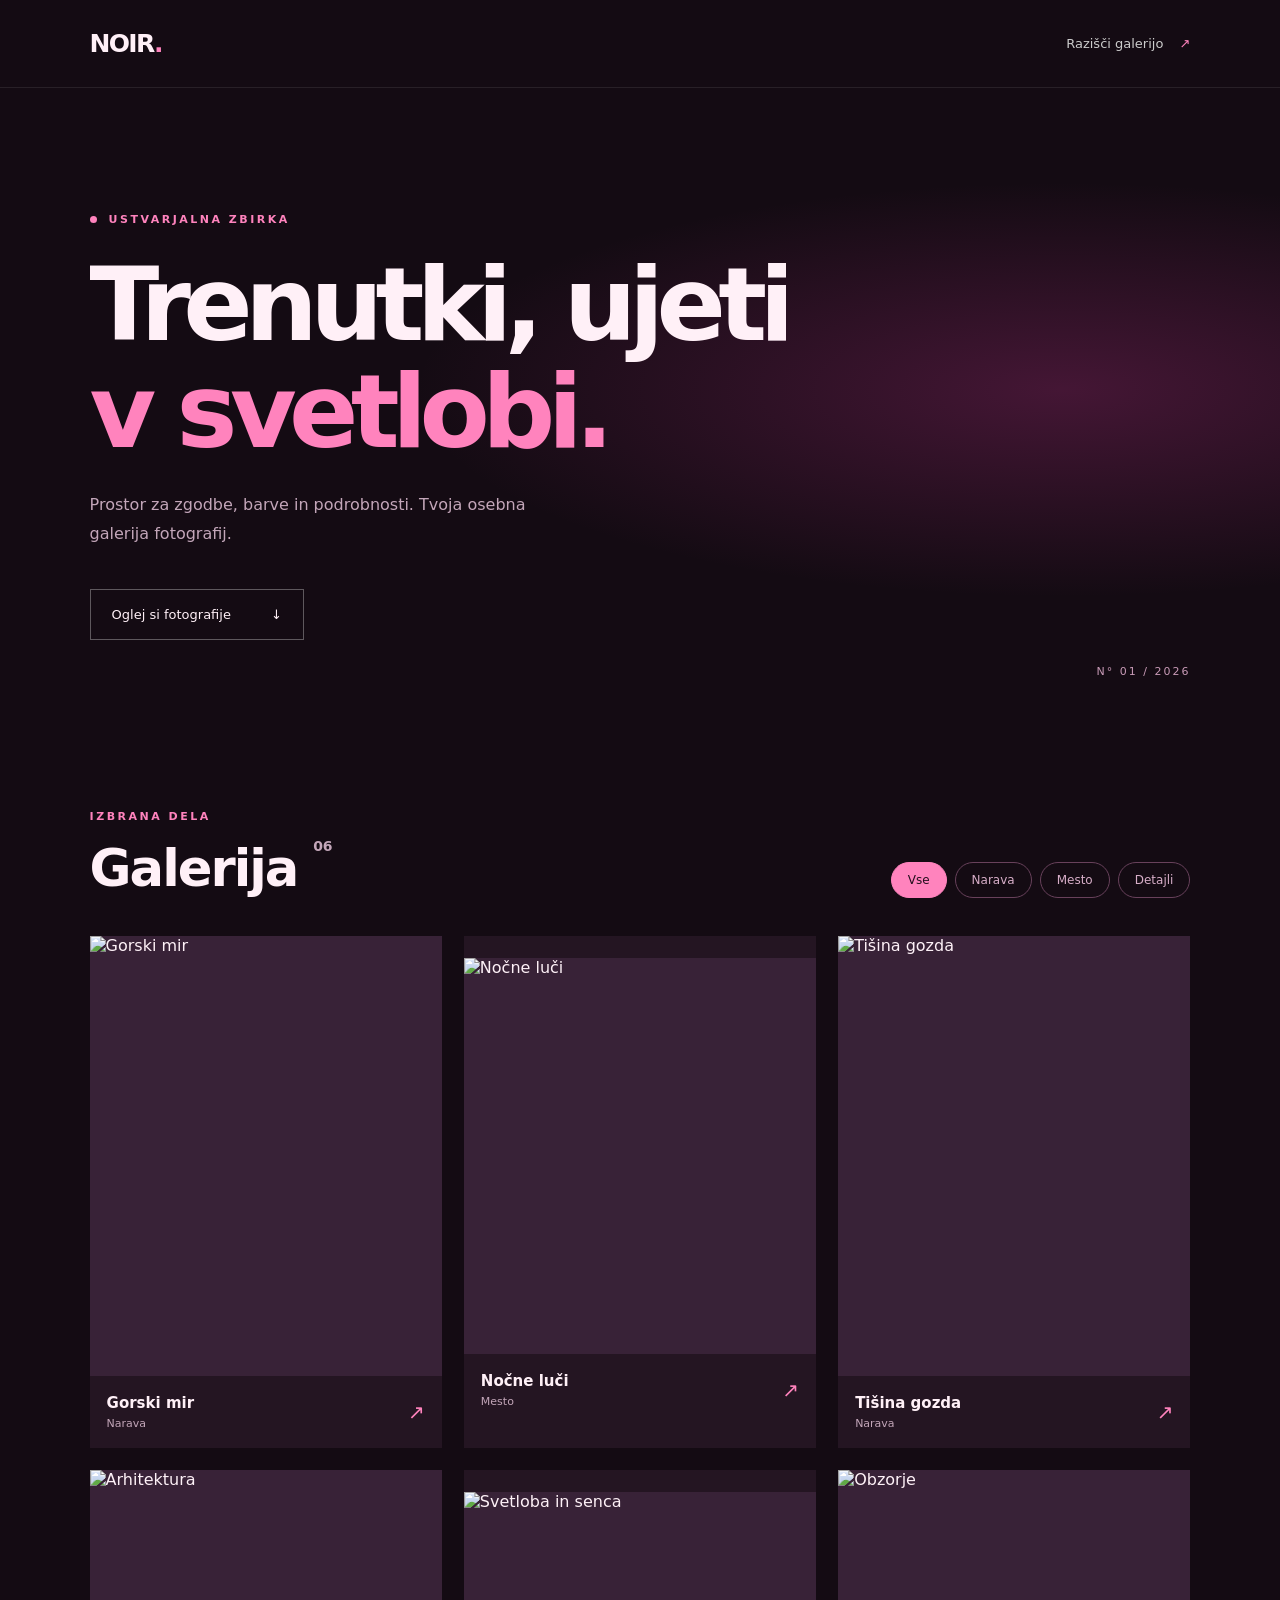
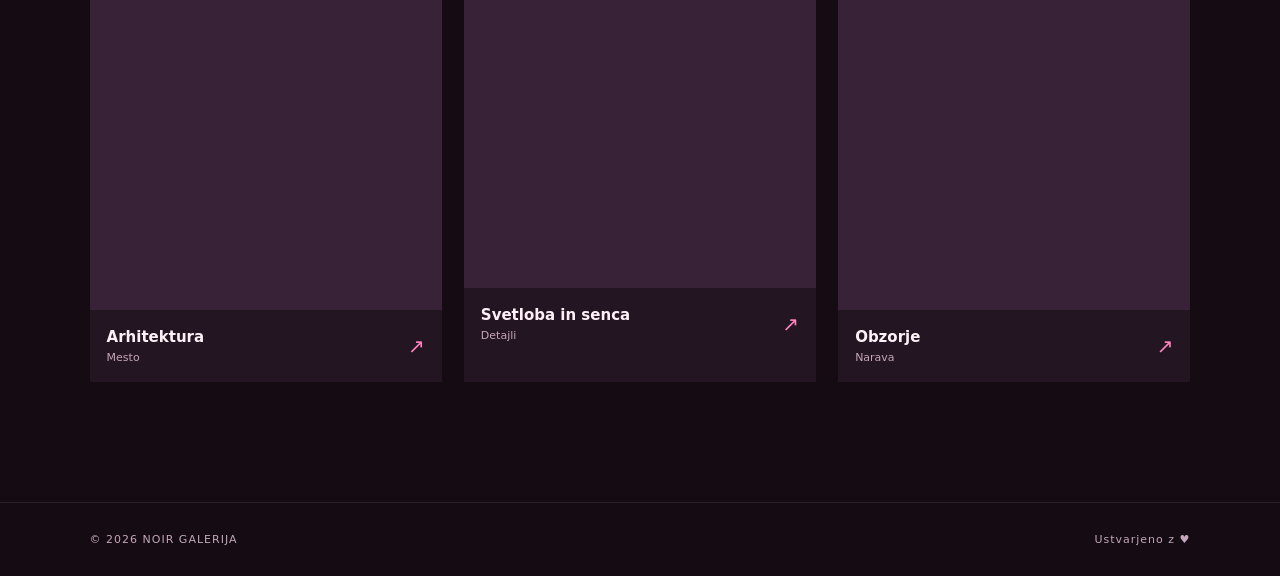
==== index.html @ 07292d25 "Add files via upload" ====
<!doctype html>
<html lang="sl">
<head>
  <meta charset="UTF-8" />
  <meta name="viewport" content="width=device-width, initial-scale=1" />
  <meta name="theme-color" content="#140b13" />
  <meta name="description" content="Moderna fotografska galerija v roza odtenkih." />
  <title>NOIR — Galerija</title>
  <link rel="stylesheet" href="style.css" />
  <script src="script.js" defer></script>
</head>
<body>
  <header class="site-header"><a class="logo" href="#vrh">NOIR<span>.</span></a><a class="header-link" href="#galerija">Razišči galerijo <span aria-hidden="true">↗</span></a></header>
  <main id="vrh">
    <section class="hero"><div class="eyebrow"><span class="dot"></span> USTVARJALNA ZBIRKA</div><h1>Trenutki, ujeti<br><em>v svetlobi.</em></h1><p>Prostor za zgodbe, barve in podrobnosti. Tvoja osebna galerija fotografij.</p><a class="cta" href="#galerija">Oglej si fotografije <span aria-hidden="true">↓</span></a><div class="hero-decoration" aria-hidden="true">N° 01 / 2026</div></section>
    <section class="gallery-section" id="galerija" aria-labelledby="gallery-title"><div class="section-top"><div><div class="eyebrow">IZBRANA DELA</div><h2 id="gallery-title">Galerija <span id="photo-count">06</span></h2></div><div class="filters" role="group" aria-label="Filtriraj fotografije"><button class="filter active" data-filter="vse" aria-pressed="true">Vse</button><button class="filter" data-filter="narava" aria-pressed="false">Narava</button><button class="filter" data-filter="mesto" aria-pressed="false">Mesto</button><button class="filter" data-filter="detajli" aria-pressed="false">Detajli</button></div></div><div class="gallery-grid" id="gallery-grid"></div></section>
  </main>
  <footer><span>© <span id="year"></span> NOIR GALERIJA</span><span>Ustvarjeno z ♥</span></footer>
  <dialog id="lightbox" aria-label="Povečana fotografija"><button id="close-lightbox" class="close-lightbox" aria-label="Zapri fotografijo">×</button><img id="lightbox-image" alt="" /><p id="lightbox-caption"></p></dialog>
</body>
</html>
---- style.css ----
:root{color-scheme:dark;--bg:#140b13;--surface:#241522;--text:#fff0f7;--muted:#c3a6b9;--accent:#ff83bd}*{box-sizing:border-box}html{scroll-behavior:smooth}body{margin:0;background:var(--bg);color:var(--text);font-family:Inter,ui-sans-serif,system-ui,-apple-system,Segoe UI,sans-serif}a{color:inherit;text-decoration:none}button{font:inherit}.site-header{height:88px;display:flex;justify-content:space-between;align-items:center;padding:0 clamp(24px,7vw,110px);border-bottom:1px solid #ffffff16}.logo{font-size:25px;font-weight:850;letter-spacing:-1.7px}.logo span{color:var(--accent)}.header-link{font-size:13px;color:#ccc}.header-link span{margin-left:12px;color:var(--accent)}.hero{min-height:610px;padding:125px clamp(24px,7vw,110px) 90px;position:relative;overflow:hidden;background:radial-gradient(ellipse at 83% 47%,#a52c7855,transparent 43%)}.eyebrow{font-size:11px;font-weight:750;letter-spacing:2.5px;color:var(--accent);display:flex;align-items:center;gap:12px}.dot{width:7px;height:7px;background:var(--accent);border-radius:50%}.hero h1{font-size:clamp(52px,8vw,115px);letter-spacing:-.075em;line-height:1.04;margin:26px 0}.hero h1 em{font-style:normal;color:var(--accent)}.hero p{max-width:440px;color:var(--muted);font-size:16px;line-height:1.8}.cta{display:inline-flex;align-items:center;gap:40px;margin-top:24px;border:1px solid #ffffff50;padding:17px 21px;font-size:13px;transition:.25s}.cta:hover{background:var(--accent);color:#230f1d;border-color:var(--accent)}.hero-decoration{position:absolute;right:7vw;bottom:52px;color:#c89ab6;font-size:11px;letter-spacing:2px}.gallery-section{padding:80px clamp(24px,7vw,110px) 120px}.section-top{display:flex;justify-content:space-between;align-items:end;gap:25px;margin-bottom:38px}.section-top h2{font-size:clamp(32px,4vw,52px);letter-spacing:-2px;margin:15px 0 0}.section-top h2 span{font-size:14px;vertical-align:top;color:var(--muted);letter-spacing:0}.filters{display:flex;flex-wrap:wrap;gap:8px}.filter{background:transparent;border:1px solid #68415b;color:#d7aec8;padding:10px 16px;border-radius:30px;cursor:pointer;font-size:12px}.filter:hover,.filter.active{color:#230f1d;background:var(--accent);border-color:var(--accent)}.gallery-grid{display:grid;grid-template-columns:repeat(3,minmax(0,1fr));gap:22px}.photo-card{border:0;background:var(--surface);color:inherit;text-align:left;padding:0;cursor:pointer;overflow:hidden}.photo-frame{aspect-ratio:4/5;overflow:hidden;background:#382237}.photo-card:nth-child(3n+2) .photo-frame{aspect-ratio:4/4.5}.photo-frame img{display:block;width:100%;height:100%;object-fit:cover;transition:transform .55s ease,filter .55s ease;filter:saturate(.85)}.photo-card:hover img{transform:scale(1.06);filter:saturate(1.1)}.photo-info{display:flex;justify-content:space-between;align-items:center;padding:18px 17px}.photo-title{font-size:15px;font-weight:600}.photo-category{font-size:11px;color:var(--muted);margin-top:5px}.photo-arrow{color:var(--accent);font-size:20px}footer{padding:30px clamp(24px,7vw,110px);border-top:1px solid #ffffff18;display:flex;justify-content:space-between;gap:15px;color:var(--muted);font-size:11px;letter-spacing:1px}dialog{border:0;background:#241522;color:white;max-width:min(92vw,1050px);max-height:94vh;padding:16px;box-shadow:0 20px 90px #000c}dialog::backdrop{background:#000d;backdrop-filter:blur(10px)}dialog img{display:block;max-width:100%;max-height:78vh;margin:auto;object-fit:contain}dialog p{text-align:center;color:#bbb;font-size:13px}.close-lightbox{position:absolute;right:20px;top:20px;border:0;border-radius:50%;background:#241522dd;color:white;width:42px;height:42px;font-size:30px;cursor:pointer}@media(max-width:800px){.gallery-grid{grid-template-columns:repeat(2,minmax(0,1fr))}.section-top{align-items:start;flex-direction:column}.hero{min-height:530px;padding-top:95px}}@media(max-width:520px){.site-header{height:70px}.hero{min-height:500px;padding-top:85px}.gallery-grid{grid-template-columns:1fr}.photo-frame,.photo-card:nth-child(3n+2) .photo-frame{aspect-ratio:4/3}.gallery-section{padding-top:55px}.header-link{font-size:11px}footer{font-size:9px}}@media(prefers-reduced-motion:reduce){html{scroll-behavior:auto}*,*::before,*::after{transition:none!important}}
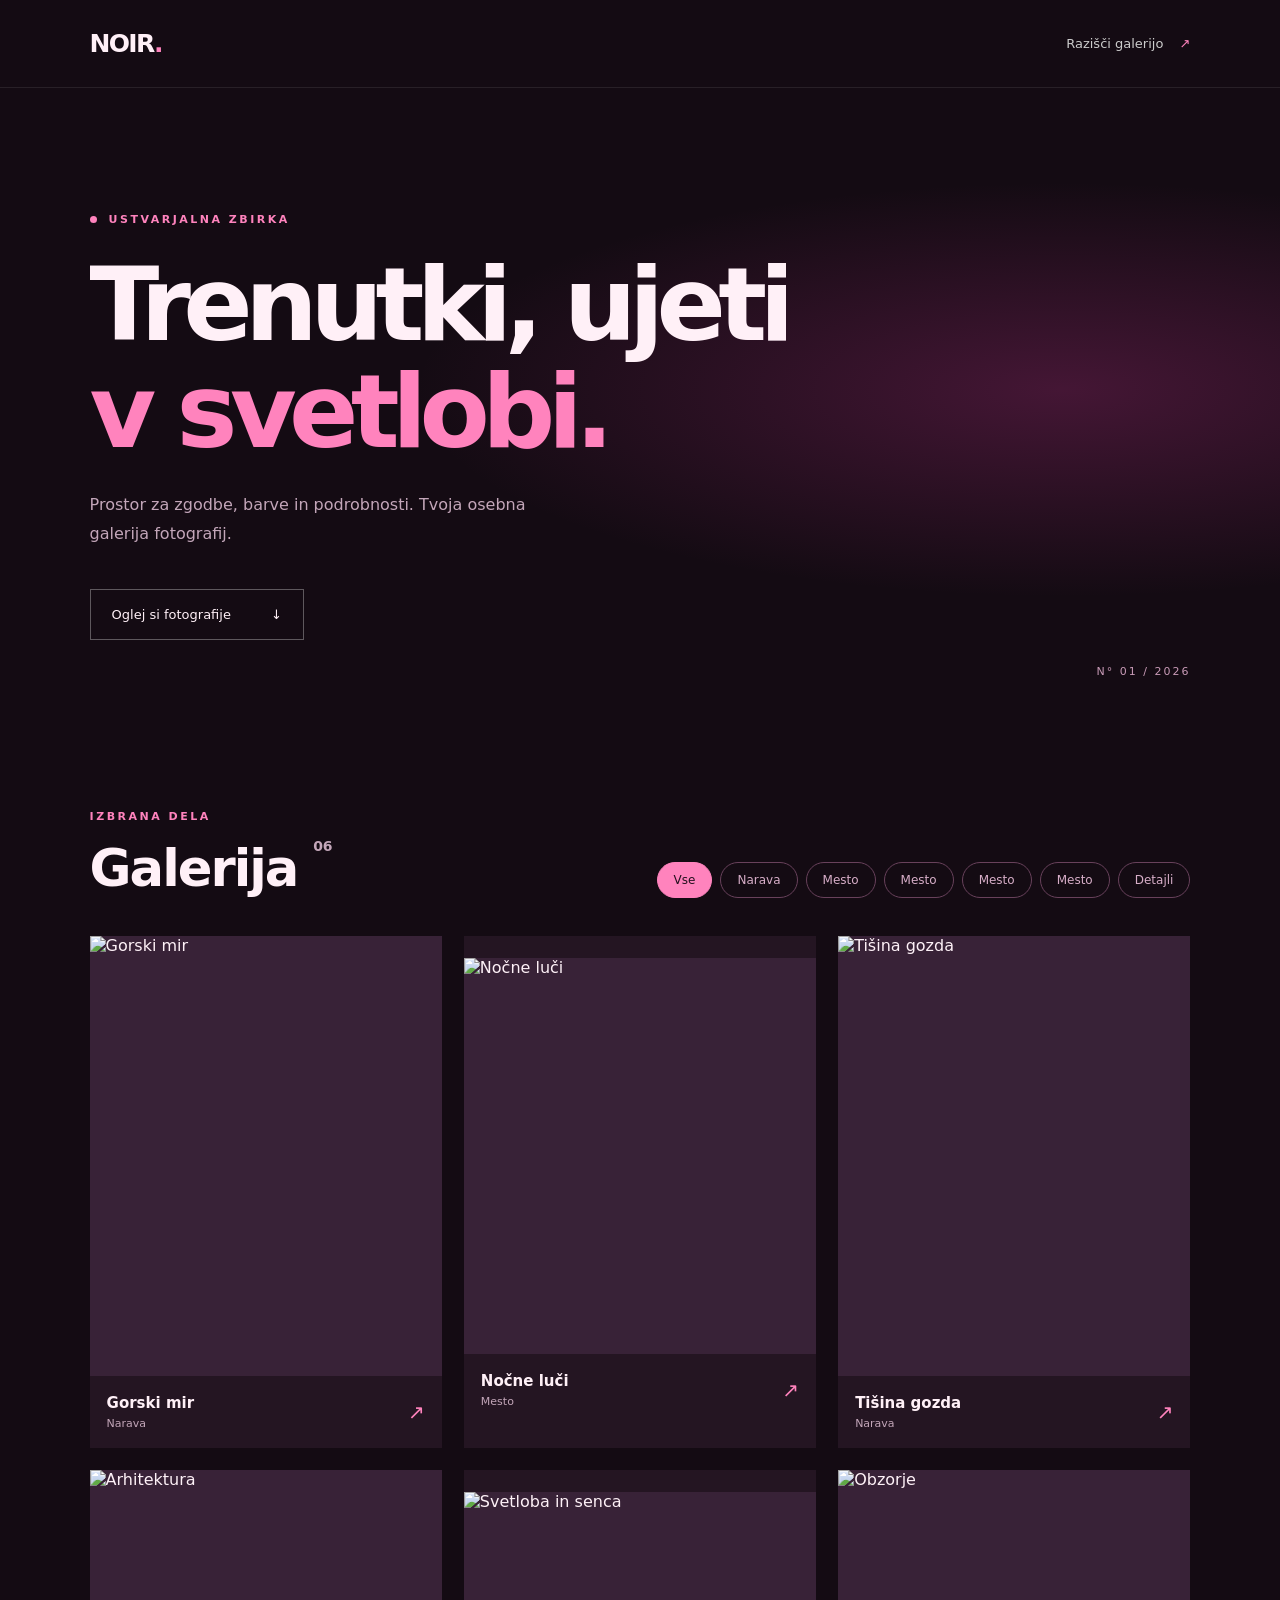
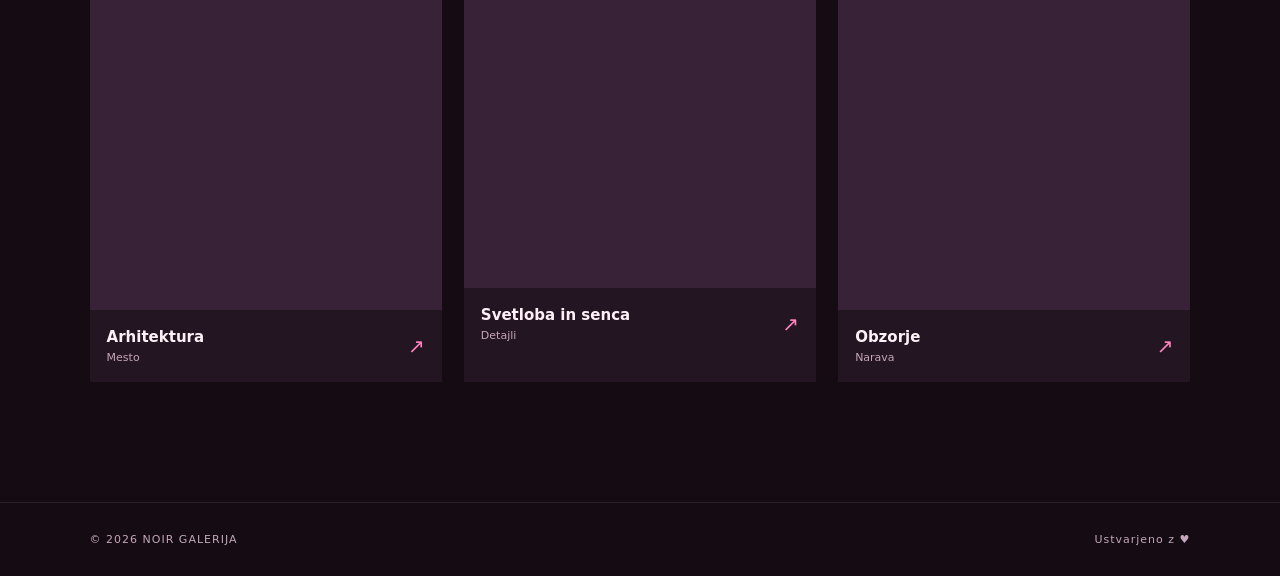
==== commit 644155c1: "Update index.html" ====
--- a/index.html
+++ b/index.html
@@ -13,7 +13,7 @@
   <header class="site-header"><a class="logo" href="#vrh">NOIR<span>.</span></a><a class="header-link" href="#galerija">Razišči galerijo <span aria-hidden="true">↗</span></a></header>
   <main id="vrh">
     <section class="hero"><div class="eyebrow"><span class="dot"></span> USTVARJALNA ZBIRKA</div><h1>Trenutki, ujeti<br><em>v svetlobi.</em></h1><p>Prostor za zgodbe, barve in podrobnosti. Tvoja osebna galerija fotografij.</p><a class="cta" href="#galerija">Oglej si fotografije <span aria-hidden="true">↓</span></a><div class="hero-decoration" aria-hidden="true">N° 01 / 2026</div></section>
-    <section class="gallery-section" id="galerija" aria-labelledby="gallery-title"><div class="section-top"><div><div class="eyebrow">IZBRANA DELA</div><h2 id="gallery-title">Galerija <span id="photo-count">06</span></h2></div><div class="filters" role="group" aria-label="Filtriraj fotografije"><button class="filter active" data-filter="vse" aria-pressed="true">Vse</button><button class="filter" data-filter="narava" aria-pressed="false">Narava</button><button class="filter" data-filter="mesto" aria-pressed="false">Mesto</button><button class="filter" data-filter="detajli" aria-pressed="false">Detajli</button></div></div><div class="gallery-grid" id="gallery-grid"></div></section>
+    <section class="gallery-section" id="galerija" aria-labelledby="gallery-title"><div class="section-top"><div><div class="eyebrow">IZBRANA DELA</div><h2 id="gallery-title">Galerija <span id="photo-count">06</span></h2></div><div class="filters" role="group" aria-label="Filtriraj fotografije"><button class="filter active" data-filter="vse" aria-pressed="true">Vse</button><button class="filter" data-filter="narava" aria-pressed="false">Narava</button><button class="filter" data-filter="mesto" aria-pressed="false">Mesto</button><button class="filter" data-filter="detajli" aria-pressed="false">Mesto</button><button class="filter" data-filter="detajli" aria-pressed="false">Mesto</button><button class="filter" data-filter="detajli" aria-pressed="false">Mesto</button><button class="filter" data-filter="detajli" aria-pressed="false">Detajli</button></div></div><div class="gallery-grid" id="gallery-grid"></div></section>
   </main>
   <footer><span>© <span id="year"></span> NOIR GALERIJA</span><span>Ustvarjeno z ♥</span></footer>
   <dialog id="lightbox" aria-label="Povečana fotografija"><button id="close-lightbox" class="close-lightbox" aria-label="Zapri fotografijo">×</button><img id="lightbox-image" alt="" /><p id="lightbox-caption"></p></dialog>
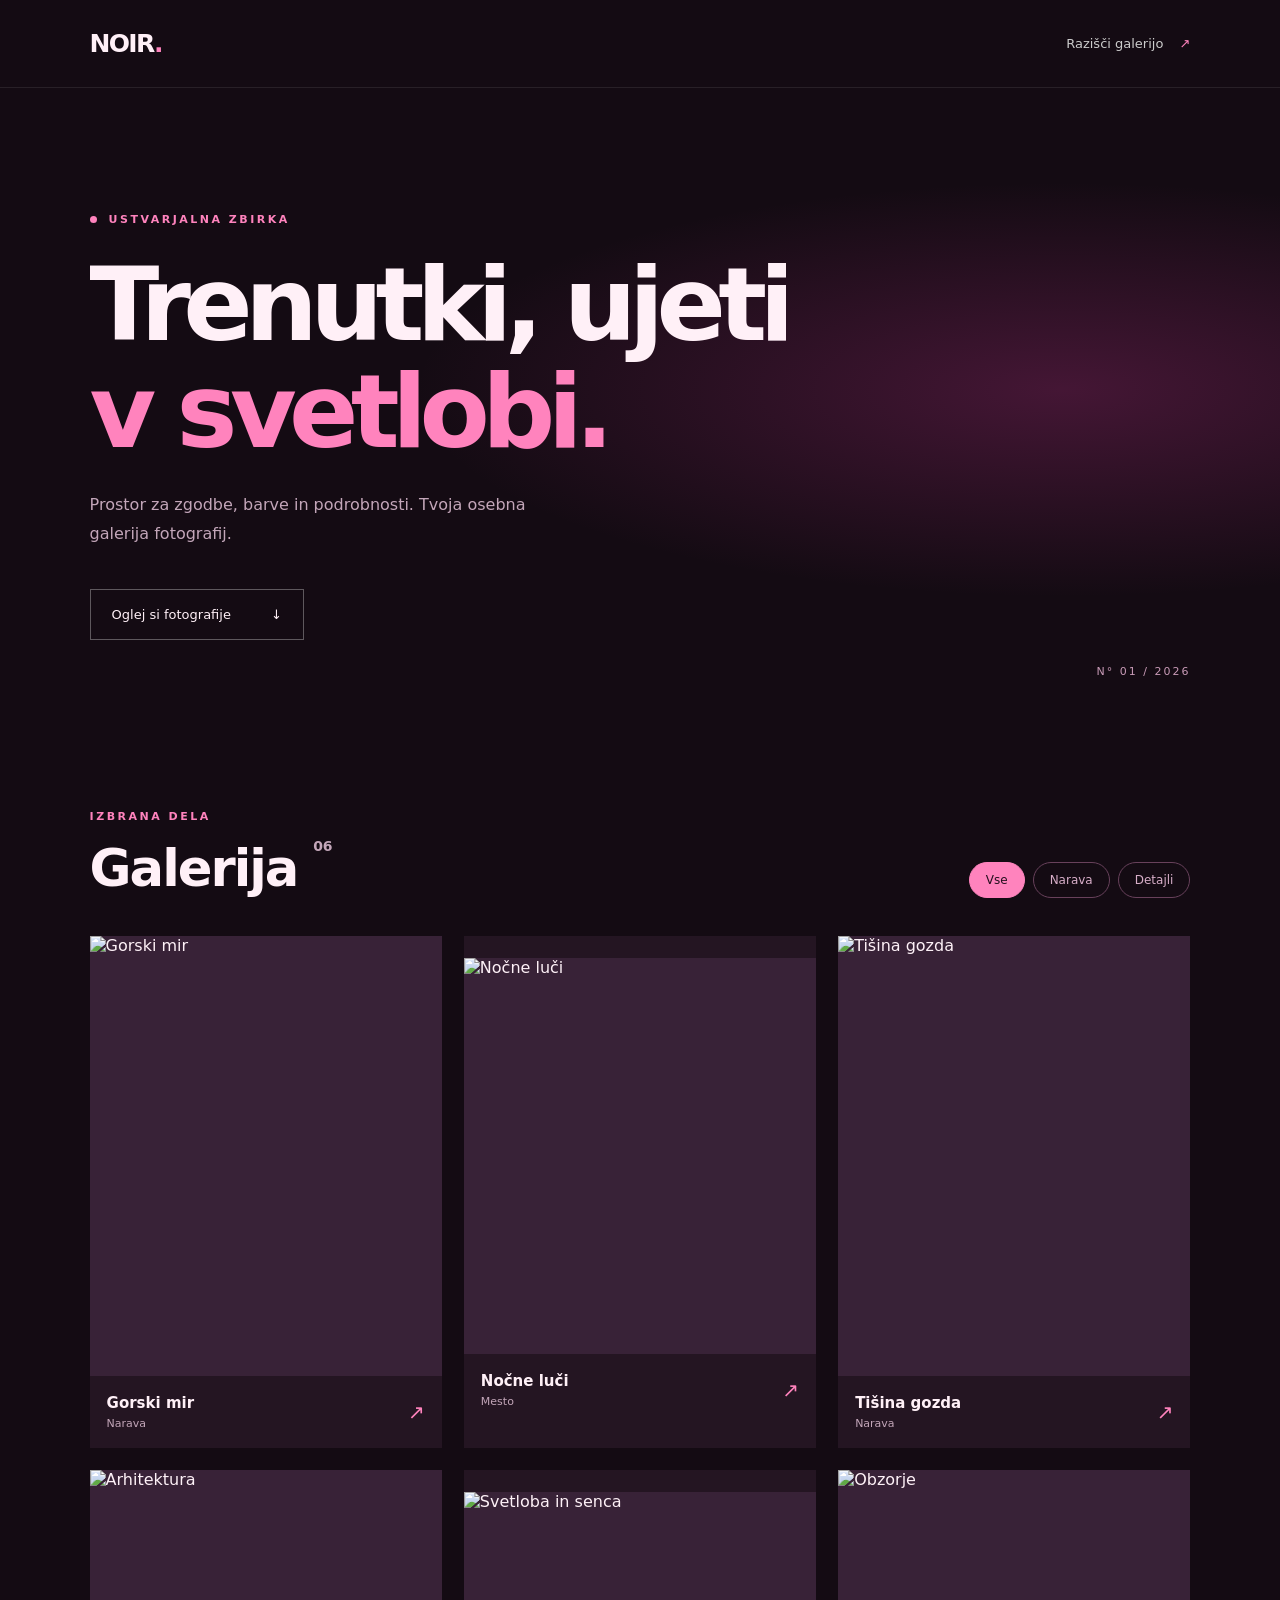
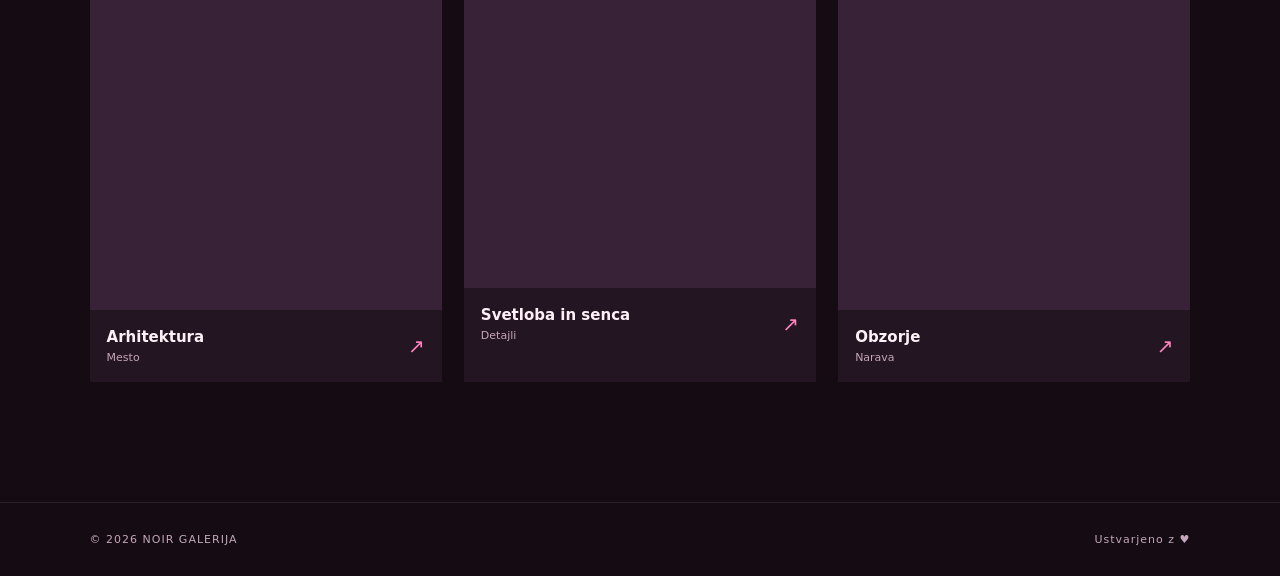
==== commit 61f9d41b: "Update index.html" ====
--- a/index.html
+++ b/index.html
@@ -13,7 +13,7 @@
   <header class="site-header"><a class="logo" href="#vrh">NOIR<span>.</span></a><a class="header-link" href="#galerija">Razišči galerijo <span aria-hidden="true">↗</span></a></header>
   <main id="vrh">
     <section class="hero"><div class="eyebrow"><span class="dot"></span> USTVARJALNA ZBIRKA</div><h1>Trenutki, ujeti<br><em>v svetlobi.</em></h1><p>Prostor za zgodbe, barve in podrobnosti. Tvoja osebna galerija fotografij.</p><a class="cta" href="#galerija">Oglej si fotografije <span aria-hidden="true">↓</span></a><div class="hero-decoration" aria-hidden="true">N° 01 / 2026</div></section>
-    <section class="gallery-section" id="galerija" aria-labelledby="gallery-title"><div class="section-top"><div><div class="eyebrow">IZBRANA DELA</div><h2 id="gallery-title">Galerija <span id="photo-count">06</span></h2></div><div class="filters" role="group" aria-label="Filtriraj fotografije"><button class="filter active" data-filter="vse" aria-pressed="true">Vse</button><button class="filter" data-filter="narava" aria-pressed="false">Narava</button><button class="filter" data-filter="mesto" aria-pressed="false">Mesto</button><button class="filter" data-filter="detajli" aria-pressed="false">Mesto</button><button class="filter" data-filter="detajli" aria-pressed="false">Mesto</button><button class="filter" data-filter="detajli" aria-pressed="false">Mesto</button><button class="filter" data-filter="detajli" aria-pressed="false">Detajli</button></div></div><div class="gallery-grid" id="gallery-grid"></div></section>
+    <section class="gallery-section" id="galerija" aria-labelledby="gallery-title"><div class="section-top"><div><div class="eyebrow">IZBRANA DELA</div><h2 id="gallery-title">Galerija <span id="photo-count">06</span></h2></div><div class="filters" role="group" aria-label="Filtriraj fotografije"><button class="filter active" data-filter="vse" aria-pressed="true">Vse</button><button class="filter" data-filter="narava" aria-pressed="false">Narava</button><button class="filter" data-filter="mesto" aria-pressed="false">Detajli</button></div></div><div class="gallery-grid" id="gallery-grid"></div></section>
   </main>
   <footer><span>© <span id="year"></span> NOIR GALERIJA</span><span>Ustvarjeno z ♥</span></footer>
   <dialog id="lightbox" aria-label="Povečana fotografija"><button id="close-lightbox" class="close-lightbox" aria-label="Zapri fotografijo">×</button><img id="lightbox-image" alt="" /><p id="lightbox-caption"></p></dialog>
